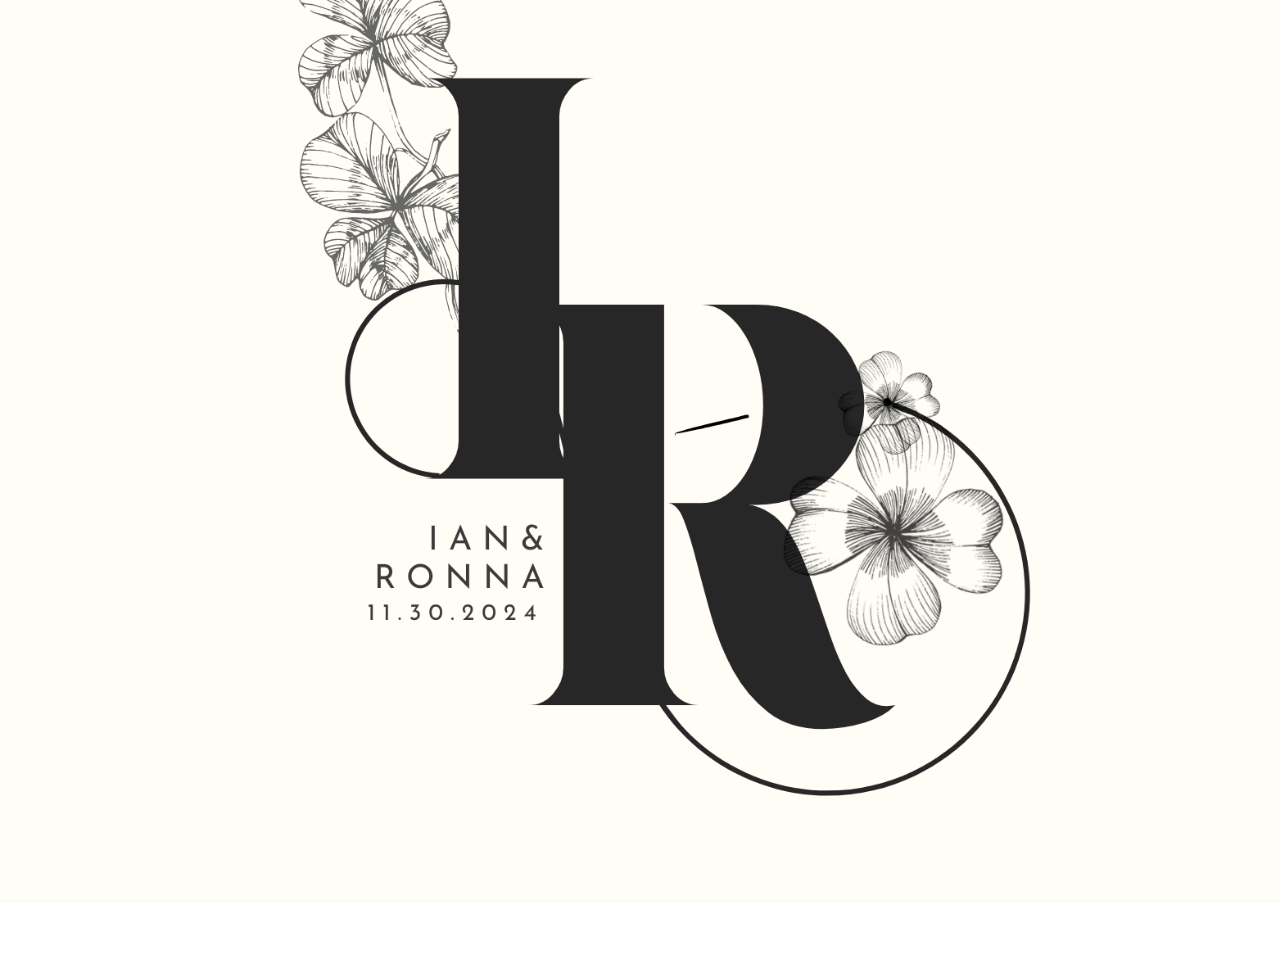
==== index.html @ f699929e "-modified heyzine flipbook" ====
<!DOCTYPE html>
<html lang="en">
<head>
    <meta charset="UTF-8">
    <meta name="viewport" content="width=device-width, initial-scale=1.0">
    <title>Ian and Ronna - Biosite</title>
    <link rel="stylesheet" href="styles.css">
    <link rel="stylesheet" href="css/photoside-style.css">
    <link rel="stylesheet" href="css/chat-style.css">
    <link rel="stylesheet" href="css/countdown-style.css">
    
</head>
<body>

<header>
    <img src="./image/monogram/monogram_circle_1500x1500.png" alt="Header Image"class="monogram-image">
   
</header>

<div id="cover-image" class="cover-image">
    <img src="./image/monogram/monogram_square_1500x1500.png" alt="Cover Image" id="cover-image-img">
</div>


<div id="leftFlower" class="flower" style="background-image: url('./image/avatar/7.png');"></div>
<div id="rightFlower" class="flower" style="background-image: url('./image/avatar/8.png');"></div>


<h2 class="header-title">Ian & Ronna</h2>

<div id="countdown" class="countdown">
    <div class="time-unit-container">
        <div id="months" class="time-unit">
            <div class="time-value"></div>
            <div class="time-label">Mon</div>
        </div>
    </div>
    <div class="divider">:</div>
    <div class="time-unit-container">
        <div id="days" class="time-unit">
            <div class="time-value"></div>
            <div class="time-label">Day</div>
        </div>
    </div>
    <div class="divider">:</div>
    <div class="time-unit-container">
        <div id="hours" class="time-unit">
            <div class="time-value"></div>
            <div class="time-label">Hour</div>
        </div>
    </div>
    <div class="divider">:</div>
    <div class="time-unit-container">
        <div id="minutes" class="time-unit">
            <div class="time-value"></div>
            <div class="time-label">Min</div>
        </div>
    </div>
    <div class="divider">:</div>
    <div class="time-unit-container">
        <div id="seconds" class="time-unit">
            <div class="time-value"></div>
            <div class="time-label">Sec</div>
        </div>
    </div>
</div>


<div class="container">
    <div class="section">
        <h3 onclick="toggleContent('rsvp')">
            <img src="./image/icons/savethedate.png" alt="RSVP Icon" class="section-icon">
            RSVP - Reserve Now...
        </h3>
        <div id="rsvp" class="content">
            <h5>
                We are thrilled to share our special day with you. Help us capture these cherished moments and engrave them into our memories forever.
                <br><br>
                <span style="font-size: 40px; font-family: 'DailyScript'; color: #af6161;">Nov 30, 2024</span>
                <br><br>
                <span style="font-size: 18px;">We kindly ask that you RSVP by October 31st so we can ensure we have an accurate headcount and include you in our special day. Your presence would mean so much to us! 😊</span>
            </h5>
            <iframe src="https://withjoy.com/ian-and-ronna-nov-24/rsvp" width="100%" height="600" style="border:none;" allowfullscreen></iframe>
        </div>
    </div>

    <div class="section">
        <h3 onclick="toggleContent('photos')">
            <img src="./image/icons/photos.png" alt="RSVP Icon" class="section-icon">
            Photos
        </h3>
        <div id="photos" class="content">
           <div class="slideshow">
                <img src="https://i.ibb.co/tbFJ1tH/1053eebbf024d5bce301cd4243e135b0.jpg" alt="Image 1">
                <img src="./image/monogram/monogram_square_1500x1500.png" alt="Image 2">
                <img src="./image/monogram/monogram_transparent_1500x1500.png" alt="Image 3">
            </div>
            <button class="nav-button prev" onclick="prevImage()">&#10094;</button>
            <button class="nav-button next" onclick="nextImage()">&#10095;</button>        
	</div>
    </div>
    

    <div class="section">
        <h3 onclick="toggleContent('videoPrenup')">
            <img src="./image/icons/video.png" alt="Pre-Wedding Icon" class="section-icon">
            Pre-Wedding Video
        </h3>
        <div id="videoPrenup" class="content">
            <div class="responsive-iframe">
                <iframe src="https://www.youtube.com/embed/vZVZMuK2cac?autoplay=2&mute=0" frameborder="0" allow="autoplay; encrypted-media" allowfullscreen></iframe>
            </div>
        </div>
    </div>
    
    <div class="section">
        <h3 onclick="toggleContent('dresscode')">
            <img src="./image/icons/clothes.png" alt="Dresscode Icon" class="section-icon">
            Attire / Dress Code
        </h3>
        <div id="dresscode" class="content">
            <iframe src="./web/dresscode.html" class="image-iframe" frameborder="0"></iframe>
        </div>
        
        
        
    </div>
    

    <div class="section">
        <h3 onclick="toggleContent('einvite')">
            <img src="./image/icons/einvite.png" alt="E-Invite Icon" class="section-icon">
            E-Invite
        </h3>
        <div id="einvite" class="content">
            <div class="responsive-iframe" style="padding-bottom: 120%; height: 0;">
                <iframe src="https://heyzine.com/flip-book/dbbfd83e01.html" frameborder="0"></iframe>
            </div>
        </div>
    </div>

    <div class="section">
        <h3 onclick="toggleContent('location')">
            <img src="./image/icons/church.png" alt="Location Icon" class="section-icon">
            Ceremony and Venue
        </h3>
        <div id="location" class="content">
            <div class="responsive-iframe" style="padding-bottom: 120%; height: 0;">
                <iframe src="./web/maps.html" class="image-iframe" frameborder="0"></iframe>
            </div>
        </div>
    </div>

    <div class="section">
        <h3 onclick="toggleContent('gift')">
            <img src="./image/icons/giftbox.png" alt="Gift Icon" class="section-icon">
            Gifts
        </h3>
        <div id="gift" class="content">
            <h5>We are truly blessed with all that we have, and your presence and prayers mean so much. While your company is the greatest gift, if you wish to give something more, a monetary gift would be greatly appreciated as we are saving for our first home.</h5>
                <iframe src="./web/gift.html" class="image-iframe" frameborder="0"></iframe>
        </div>
    </div>
    <div class="section">
        <h3 onclick="toggleContent('pov')">
            <img src="./image/icons/snapshot.png" alt="Gift Icon" class="section-icon">
            Snap and Share
        </h3>
        <div id="pov" class="content">
            <iframe src="./web/pov.html" class="image-iframe" frameborder="0"></iframe>
        </div>
    </div>

    <div class="section">
        <h3 onclick="toggleContent('travel')">
            <img src="./image/icons/destination.png" alt="Gift Icon" class="section-icon">
            Travel Guide
        </h3>
        <div id="travel" class="content">
            <iframe src="./web/travel.html" class="image-iframe" frameborder="0"></iframe>
        </div>
    </div>


    <div class="section">
        <h3 onclick="toggleContent('faq')">
            <img src="./image/icons/faq.png" alt="FAQ Icon" class="section-icon">
            FAQ
        </h3>
        <div id="faq" class="content">
            <div class="chat-container">
                
<!-- Question deadline-->
                <div class="chat-bubble question">
                    <div class="avatar">
                        <img src="./image/icons/user.png" alt="Avatar" class="avatar-image">
                    </div>
                    <div class="chat-content">
                        <strong></strong> When is the RSVP deadline?
                    </div>
                </div>
                
                <!-- Answer -->
                <div class="chat-bubble answer">
                    <div class="avatar">
                        <img src="./image/monogram/monogram_circle_1500x1500.png" alt="Avatar" class="avatar-image">
                    </div>
                    <div class="chat-content">
                        <strong></strong> We kindly ask that you RSVP by October 31st so we can ensure we have an accurate headcount and include you in our special day. Your presence would mean so much to us! 😊
                    </div>
                </div>
                
<!-- Question +1-->
                 <div class="chat-bubble question">
                    <div class="avatar">
                        <img src="./image/icons/user.png" alt="Avatar" class="avatar-image">
                    </div>
                    <div class="chat-content">
                        <strong></strong> Can i bring my +1?
                    </div>
                </div>
                
                <!-- Answer -->
                <div class="chat-bubble answer">
                    <div class="avatar">
                        <img src="./image/monogram/monogram_circle_1500x1500.png" alt="Avatar" class="avatar-image">
                    </div>
                    <div class="chat-content">
                        <strong></strong> If your invitation includes a guest's name and you see “[Your Name & Guest]” when you RSVP, you are welcome to bring a plus one. Please be sure to register your guest's name when you RSVP. 
                        <br><br>
                        If your RSVP only shows your name, it means a plus one was not extended. Due to limited capacity, we can only accommodate those named on the invitation, and only those with a guest listed under their name may bring an additional person. 
                        <br><br>
                        To keep our celebration intimate with family, colleagues, and close friends, we kindly ask that you do not bring any extra guests. We sincerely appreciate your understanding!
                    </div>
                </div>

<!-- Question kids-->
                 <div class="chat-bubble question">
                    <div class="avatar">
                        <img src="./image/icons/user.png" alt="Avatar" class="avatar-image">
                    </div>
                    <div class="chat-content">
                        <strong></strong> Are kids welcome?
                    </div>
                </div>
                
                <!-- Answer -->
                <div class="chat-bubble answer">
                    <div class="avatar">
                        <img src="./image/monogram/monogram_circle_1500x1500.png" alt="Avatar" class="avatar-image">
                    </div>
                    <div class="chat-content">
                        <strong></strong> We love your little ones! However, we have decided to keep our wedding for adults only.
                        <br><br>
                        The only children attending will be those who are immediate family members. We encourage you to use this as an opportunity for a date night to relax, socialize, and dance! We appreciate your understanding
                    </div>
                </div>

<!-- Question weather-->
                <div class="chat-bubble question">
                    <div class="avatar">
                        <img src="./image/icons/user.png" alt="Avatar" class="avatar-image">
                    </div>
                    <div class="chat-content">
                        <strong></strong> What will the weather be like?
                    </div>
                </div>
                
                <!-- Answer -->
                <div class="chat-bubble answer">
                    <div class="avatar">
                        <img src="./image/monogram/monogram_circle_1500x1500.png" alt="Avatar" class="avatar-image">
                    </div>
                    <div class="chat-content">
                        <strong></strong> The weather here can be unpredictable, especially in late November. Please bring extra clothes to be prepared for any changes in the weather.
                    </div>
                </div>

<!-- Question Parking-->
                <div class="chat-bubble question">
                    <div class="avatar">
                        <img src="./image/icons/user.png" alt="Avatar" class="avatar-image">
                    </div>
                    <div class="chat-content">
                        <strong></strong> Where should I park?
                    </div>
                </div>
                
                <!-- Answer -->
                <div class="chat-bubble answer">
                    <div class="avatar">
                        <img src="./image/monogram/monogram_circle_1500x1500.png" alt="Avatar" class="avatar-image">
                    </div>
                    <div class="chat-content">
                        <strong></strong> There is plenty of free parking near the entrance of both the venue and the reception.
                    </div>
                </div>

<!-- Question wear-->
                <div class="chat-bubble question">
                    <div class="avatar">
                        <img src="./image/icons/user.png" alt="Avatar" class="avatar-image">
                    </div>
                    <div class="chat-content">
                        <strong></strong> What should I wear?
                    </div>
                </div>
                
                <!-- Answer -->
                <div class="chat-bubble answer">
                    <div class="avatar">
                        <img src="./image/monogram/monogram_circle_1500x1500.png" alt="Avatar" class="avatar-image">
                    </div>
                    <div class="chat-content">
                        <strong></strong> Please see the details above for information on the dress code.
                    </div>
                </div>

                <!-- Question -->
                <div class="chat-bubble question">
                    <div class="avatar">
                        <img src="./image/icons/user.png" alt="Avatar" class="avatar-image">
                    </div>
                    <div class="chat-content">
                        <strong></strong> Is the wedding indoors or outdoors?
                    </div>
                </div>
                
                <!-- Answer -->
                <div class="chat-bubble answer">
                    <div class="avatar">
                        <img src="./image/monogram/monogram_circle_1500x1500.png" alt="Avatar" class="avatar-image">
                    </div>
                    <div class="chat-content">
                        <strong></strong> Our wedding ceremony will be indoors, but our reception will be in an open area with cover.
                    </div>
                </div>

                <!-- Question -->
                <div class="chat-bubble question">
                    <div class="avatar">
                        <img src="./image/icons/user.png" alt="Avatar" class="avatar-image">
                    </div>
                    <div class="chat-content">
                        <strong></strong> What kind of shoes should/shouldn't I wear?
                    </div>
                </div>
                
                <!-- Answer -->
                <div class="chat-bubble answer">
                    <div class="avatar">
                        <img src="./image/monogram/monogram_circle_1500x1500.png" alt="Avatar" class="avatar-image">
                    </div>
                    <div class="chat-content">
                        <strong></strong> Calling all ladies! Please avoid wearing stiletto heels. There are several grassy areas you might need to walk through, so we recommend wearing chunky heels or sandals. We want to keep your shoes nice and your ankles safe!
                    </div>
                </div>

                <!-- Question -->
                <div class="chat-bubble question">
                    <div class="avatar">
                        <img src="./image/icons/user.png" alt="Avatar" class="avatar-image">
                    </div>
                    <div class="chat-content">
                        <strong></strong> Is it okay to take pictures 📷 with our phones and cameras during the wedding?
                    </div>
                </div>
                
                <!-- Answer -->
                <div class="chat-bubble answer">
                    <div class="avatar">
                        <img src="./image/monogram/monogram_circle_1500x1500.png" alt="Avatar" class="avatar-image">
                    </div>
                    <div class="chat-content">
                        <strong></strong> We will be having a <b>“device-free” ceremony</b>. We kindly ask that all phones and devices be put away and set to silent or turned off during the ceremony. 
                        <br><br>
                        We've hired a professional photographer to capture the special moments, and we want everyone to fully enjoy the experience without any distractions. After the ceremony, you’re welcome to take as many photos as you like!
                    </div>
                </div>


                <!-- Question -->
                <div class="chat-bubble question">
                    <div class="avatar">
                        <img src="./image/icons/user.png" alt="Avatar" class="avatar-image">
                    </div>
                    <div class="chat-content">
                        <strong></strong> Whom should I call with questions?
                    </div>
                </div>
                
                <!-- Answer -->
                <div class="chat-bubble answer">
                    <div class="avatar">
                        <img src="./image/monogram/monogram_circle_1500x1500.png" alt="Avatar" class="avatar-image">
                    </div>
                    <div class="chat-content">
                        <strong></strong> If you have any questions, please feel free to call our lovely maid of honor, <br><b>Rizia</b> or <b>Ruth</b>, at <br><b>(+63) 917-132-7996 </b>.
                        <a href="tel:+639171327996" onclick="copyPhoneNumber()">📞 Call Now!</a>
                    </div>
                </div>


                <!-- Question -->
                <div class="chat-bubble question">
                    <div class="avatar">
                        <img src="./image/icons/user.png" alt="Avatar" class="avatar-image">
                    </div>
                    <div class="chat-content">
                        <strong></strong> What time 🕒 should I arrive?
                    </div>
                </div>
                
                <!-- Answer -->
                <div class="chat-bubble answer">
                    <div class="avatar">
                        <img src="./image/monogram/monogram_circle_1500x1500.png" alt="Avatar" class="avatar-image">
                    </div>
                    <div class="chat-content">
                        <strong></strong> We recommend having lunch before you arrive at the wedding ceremony, as guest <b>call time is at 3:00 p.m.</b>, and the <b>ceremony will start</b> at <b>3:30 p.m</b>.
                    </div>
                </div>
    
             
            </div>
        </div>
    </div>
</div>
<!-- Your existing HTML content -->
<br><br><br><br>
<h2 class="header-date">11 - 30 - 24</h2>
    
<audio id="bgm-player" autoplay loop>
    <source src="./bgm/Ikaw-Lang-piano.mp3" type="audio/mp3">
    Your browser does not support the audio element.
</audio>

<footer>
    <p>#RonnaIanfinityAndBeyond <br>#IanaParaKayRonna</p>
</footer>

<script src="./script.js"></script>
<script src="./countdown.js"></script> <!-- Include countdown script -->
</body>
</html>
---- styles.css ----
@font-face {
    font-family: "ArielScript";
    /*src: url('./font/WordSignature.ttf'); /* Updated path */
    src: url('./font/Ariel Script.ttf'); 
}
@font-face {
    font-family: "DailyScript";
    /*src: url('./font/WordSignature.ttf'); /* Updated path */
    src: url('./font/Party Script.otf'); 
}

body {
    font-family: Arial, sans-serif;
    margin: 0;
    padding: 0;
    background: url('./image/background/5574873.jpg') no-repeat center center fixed; /* Updated path */
    background-size: cover;
    color: #333;

    padding-bottom: 100px; /* Adjust to footer height */
}

header {
    background: rgba(102, 0, 51, 1); /* Adjust opacity as needed */
    color: #ffffff;
    text-align: center;
    overflow-y: auto;
    position: sticky;
    top: 0;
    z-index: 5;
}

.header-title {
    font-family: "ArielScript";
    font-size: 55px;
    padding: 0;
    padding-top:  20px;
    margin: 0;
    background: rgba(179, 68, 68, 0.3); /* Adjust opacity as needed */
    cursor: default;
    user-select: none;
}

.header-date {
    font-family: "DailyScript";
    font-size: 30px;
    padding: 0;
    padding-top:  0px;
    margin: 0;
    background: rgba(102, 0, 51, 1); /* Adjust opacity as needed */
    cursor: default;
    user-select: none;
}

.monogram-image {
    max-height: 100px; /* Maximum height constraint */
    width: auto; /* Maintain aspect ratio */
    height: auto; /* Maintain aspect ratio */
}

.container {
    width: 95%;
    margin: auto;
    overflow: hidden;
    padding: 10px;
    background: rgba(255, 255, 255, 0.3); /* Adjust opacity as needed */
    box-shadow: 0 2px 10px rgba(0, 0, 0, 0.1);
}
h1 {
    color: #ffffff;
}


h2 {
    background-color: #35424a;
    color: #ffffff;
    padding: 10px;
    cursor: pointer;
    margin: 0;
    text-align: center;
    transition: background-color 0.3s;
}
/* Style for the section container */
.section {
    margin-bottom: 5px; /* Space between sections */
}

/* Style for the h3 headers */
h3 {
    background-color: #35424a;
    color: #ffffff;
    padding: 10px;
    cursor: pointer;
    margin: 0;
    display: flex; /* Use flexbox for layout */
    align-items: center; /* Vertically center the items */
    position: relative; /* Ensure proper positioning of the icon */
    padding-left: 80px; /* Space for the icon */
}

/* Style for the h3 headers */
h4 {
    background-color: #35424a;
    color: #ffffff;
    padding: 10px;
    cursor: pointer;
    margin: 0;
    display: flex; /* Use flexbox for layout */
    align-items: center; /* Vertically center the items */
    position: relative; /* Ensure proper positioning of the icon */
    padding-left: 80px; /* Space for the icon */
}


h5 {
    background-color: #f0f0f0;
    border-radius: 15px;
    padding: 15px 10px;
    color: rgb(83, 23, 23);
    font-size: 1.25em;
    text-align: center;
    box-shadow: 0 2px 5px rgba(0, 0, 0, 0.2);
}

/* Style for the section icon */
.section-icon {
    position: absolute; /* Position absolutely within the header */
    left: 15px; /* Space from the left edge */
    width: 35px; /* Adjust size as needed */
    height: 35px; /* Adjust size as needed */
}

/* Ensure content sections are handled correctly */
.content {
    max-height: 0;
    overflow: hidden;
    transition: max-height 0.5s ease-out;
}

.content.expanded {
    max-height: 1200px; /* Arbitrarily large value to allow for expansion */
}

/* Responsive adjustments */
@media (max-width: 600px) {
    h3 {
        padding-left: 80px; /* Adjust space for the icon on smaller screens */
        font-size: 1rem; /* Reduce text size for smaller screens */
    }
    .section-icon {
        width: 30px; /* Reduce icon size for smaller screens */
        height: 30px; /* Reduce icon size for smaller screens */
    }
}


.responsive-iframe {
    position: relative;
    width: 100%;
    height: 0;
    padding-bottom: 56.25%; /* 16:9 aspect ratio */
    max-height: 800px; /* Maximum height constraint */
    overflow: hidden;
}

.responsive-iframe iframe {
    position: absolute;
    top: 0;
    left: 0;
    width: 100%;
    height: 100%;
    border: none; 
}

#videoPrenup iframe {
    max-height: 420px; /* Ensure the iframe doesn't exceed this height */
}

#einvite iframe {
    max-height: 750px; /* Ensure the iframe doesn't exceed this height */
}


footer {
    text-align: center;
    padding: 10px 0;
    background: #35424a;
    color: #ffffff;
    position: relative;
    bottom: 0;
    width: 100%;
}

.social-links a {
    margin: 0 10px;
    text-decoration: none;
    color: #35424a;
}

.play-button {
    margin-top: 20px;
    padding: 10px 20px;
    font-size: 16px;
    cursor: pointer;
    background-color: #35424a;
    color: #ffffff;
    border: none;
    border-radius: 5px;
}

#dresscode {
    width: 100%; /* Full width of the container */
    height: 600px; /* Adjust height as needed */
    overflow: hidden; /* Hide overflow to ensure iframe doesn’t overflow */
}

#gift {
    width: 100%; /* Full width of the container */
    height: 600px; /* Adjust height as needed */
    overflow: hidden; /* Hide overflow to ensure iframe doesn’t overflow */
}

#pov {
    width: 100%; /* Full width of the container */
    height: 600px; /* Adjust height as needed */
    overflow: hidden; /* Hide overflow to ensure iframe doesn’t overflow */
}

#travel {
    width: 100%; /* Full width of the container */
    height: 600px; /* Adjust height as needed */
    overflow: hidden; /* Hide overflow to ensure iframe doesn’t overflow */
}

#location {
    width: 100%; /* Full width of the container */
    height: 600px; /* Adjust height as needed */
    overflow: hidden; /* Hide overflow to ensure iframe doesn’t overflow */
}

.image-iframe {
    width: 100%;
    height: 100%;
    border: none; /* Remove border around the iframe */
    display: block; /* Ensure iframe takes up full space */
}

.cover-image {
    /* Ensure the cover image is positioned correctly */
    position: fixed; /* or absolute depending on your layout */
    top: 0;
    left: 0;
    width: 100%;
    height: 100%;
    z-index: 1000; /* Ensure it's on top of other content */
}

.cover-image img {
    width: 100%;
    height: 100%;
    object-fit: cover; /* Adjust as needed */
}


.hidden {
    display: none;
}

#cover-image {
    position: fixed; /* Ensures it stays in view */
    top: 0;
    left: 0;
    width: 100vw; /* Covers the entire viewport width */
    height: 100vh; /* Covers the entire viewport height */
    background: white; /* White background for the rest */
    overflow: hidden; /* Ensures no scrollbars */
    z-index: 9999; /* Keeps it on top of other elements */
    transition: opacity 0.5s ease-out;
    opacity: 1;
}

#cover-image img {
    position: absolute;
    top: 50%;
    left: 50%;
    transform: translate(-50%, -50%);
    width: 100%;
    height: auto; /* Maintains aspect ratio */
    max-height: 100vh; /* Prevents image from getting too tall */
}

#cover-image.fade-out {
    opacity: 0;
}  


/* Flower styles */
.flower {
    position: fixed;
    width: 106px; /* Updated width */
    height: 150px; /* Height as per your requirement */
    cursor: grab;
    z-index: 2000;
}

#left-flower {
    left: 0;
    top: 90%;
    transform: translateY(-50%);
}

#right-flower {
    right: 0;
    top: 20%;
    transform: translateY(-50%);
}

.flower.flipped {
    transform: scaleX(-1); /* Flip horizontally */
}


.no-scroll {
    overflow: hidden;
}


/* CSS for the fixed date header */
.header-date {
    font-family: "DailyScript";
    font-size: 20px;
    padding: 0px;
    margin: 0;
    background: rgba(102, 0, 51, 1); /* Adjust opacity as needed */
    color: #ffffff;
    text-align: center;
    position: fixed; /* Fixed position */
    bottom: 0; /* At the bottom of the viewport */
    left: 0;
    width: 100%;
    max-height: 30px;
    box-shadow: 0 -2px 5px rgba(0, 0, 0, 0.2); /* Optional shadow */
    z-index: 1000;
    transition: bottom 0.01s; /* Smooth transition for position changes */
}

/* Style for the footer */
footer {
    text-align: center;
    padding: 0px 0;
    background: #35424a;
    color: #ffffff;
    position: relative;
    bottom: 0;
    width: 100%;
    height: 40px; /* Adjust this to match your footer height */
}
---- css/photoside-style.css ----
/* Slideshow container styling */
.slideshow-container {
    position: relative;
    width: 100%; /* Full width */
    max-width: 100%; /* Ensures responsiveness */
    max-height: 500px; /* Fixed maximum height limit */
    margin: auto;
    overflow: hidden;
    background: #ffffff;
    box-shadow: 0 2px 10px rgba(0, 0, 0, 0.1);
    display: flex;
    align-items: center; /* Center the slideshow vertically */
    z-index: 1; /* Place the slideshow behind the header */
}

/* Slideshow images styling */
.slideshow {
    display: flex;
    transition: transform 0.5s ease-in-out;
    width: 100%; /* Make slideshow occupy full width */
    height: 100%; /* Make slideshow occupy full height */
}

.slideshow img {
    flex-shrink: 0;
    width: 100%; /* Ensure images scale to fit width */
    height: auto; /* Maintain aspect ratio */
    max-height: 500px; /* Ensure images do not exceed the maximum height */
    object-fit: contain; /* Fit images within container while preserving aspect ratio */
}

/* Navigation buttons styling */
.nav-button {
    position: fixed; /* Fixed position to center on screen */
    top: 50%;
    transform: translateY(-50%);
    background-color: rgba(0, 0, 0, 0.5);
    color: white;
    border: none;
    font-size: 24px;
    cursor: pointer;
    padding: 10px;
    z-index: 2; /* Ensure buttons are above slideshow and header */
    opacity: 0; /* Start invisible */
    pointer-events: none; /* Disable interaction until fully visible */
    transition: opacity 0.5s ease-in-out, transform 0.5s ease-in-out; /* Smooth transition */
}

/* Position prev/next buttons */
.prev {
    left: 20px; /* Keep it to the left */
}

.next {
    right: 20px; /* Keep it to the right */
}

/* Smooth fade-in keyframe */
@keyframes smoothFadeIn {
    0% {
        opacity: 0;
        transform: translateY(-50%) scale(0.9); /* Start slightly smaller */
    }
    99% {
        opacity: 1;
        pointer-events: none; /* Still disable interaction during animation */
    }
    100% {
        opacity: 1;
        transform: translateY(-50%) scale(1); /* Grow to full size */
        pointer-events: auto; /* Enable interaction */
    }
}

/* Show navigation buttons when the content is expanded */
.content.expanded .nav-button {
    opacity: 1;
    pointer-events: auto; /* Enable interaction when expanded */
    animation: smoothFadeIn 1s ease-in-out forwards; /* Trigger fade-in animation */
}

/* Hide navigation buttons when the content is collapsed */
.content:not(.expanded) .nav-button {
    opacity: 0;
    pointer-events: none; /* Disable interaction when collapsed */
    transition: opacity 0.5s ease-in-out; /* Smooth fade-out */
}
---- css/chat-style.css ----
.chat-container {
    max-width: 600px; /* Adjust the width as needed */
    margin: 20px auto;
    font-family: Arial, sans-serif;
    display: flex;
    flex-direction: column; /* Stack items vertically */
    gap: 10px; /* Space between bubbles */
    max-height: 400px; /* Adjust the height as needed */
    overflow-y: auto;
    padding-right: 10px; /* Optional: Add some padding for better visibility of scrollbar */
}

.chat-bubble {
    padding: 10px 15px;
    margin: 5px 0; /* Add vertical margin */
    border-radius: 10px;
    max-width: 75%;
    position: relative;
    display: flex; /* Align items horizontally */
    align-items: flex-start; /* Align items at the start */
}

.answer {
    background-color: #dfdcdc;
    color: #333;
    align-self: flex-start; /* Align answers to the left */
    flex-direction: row; /* Text before avatar in answer */
}

.question {
    background-color: #0084ff;
    color: #fff;
    align-self: flex-end; /* Align questions to the right */
    font-size: 110%;
    font-weight: bold;
    vertical-align: middle;
    flex-direction: row-reverse; /* Text before avatar in question */
}

.avatar {
    margin-left: 10px; /* Space between text and avatar for questions */
    margin-right: 10px; /* Space between avatar and text for answers */
    flex-shrink: 0; /* Prevent avatar from shrinking */
}

.avatar-image {
    width: 40px; /* Size of the avatar */
    height: 40px; /* Size of the avatar */
    border-radius: 50%; /* Make the avatar circular */
    object-fit: cover; /* Ensure the avatar covers the space */
}

.chat-content {
    font-size: 1em;
    flex:
---- css/countdown-style.css ----
.countdown-container {
    text-align: center;
    margin: 20px 0;
}

.countdown {
    display: flex;
    justify-content: center;
    align-items: center;
    margin-top: 10px;
    margin-bottom: 10px;
    font-size: .8em; /* Adjust size as needed */
}

.time-unit {
    text-align: center;
    padding: 10px;
    background: rgba(255, 255, 255, 0.4); /* Adjust opacity as needed */
    border-radius: 5px;
    border: 1px solid #ddd;
    width: 20px; /* Increased to accommodate time value and label */
    max-width: 60px; /* Adjust based on your design */
    display: flex;
    flex-direction: column;
    justify-content: center;
    align-items: center;
}

.time-value {
    font-size: 1.5em; /* Adjust size as needed */
}

.time-label {
    margin-top: 5px;
    font-size: 0.8em;
    color: #35424a;
}

.divider {
    padding: 0 5px;
    font-size: 1.5em; /* Increase size for better visibility */
    color: #ffffff; /* Adjust the color to match the theme */
    font-weight: bold; /* Make it bold for better emphasis */
    text-shadow: 0px 0px 2px #dad5d5; /* Add a subtle shadow for contrast */
}
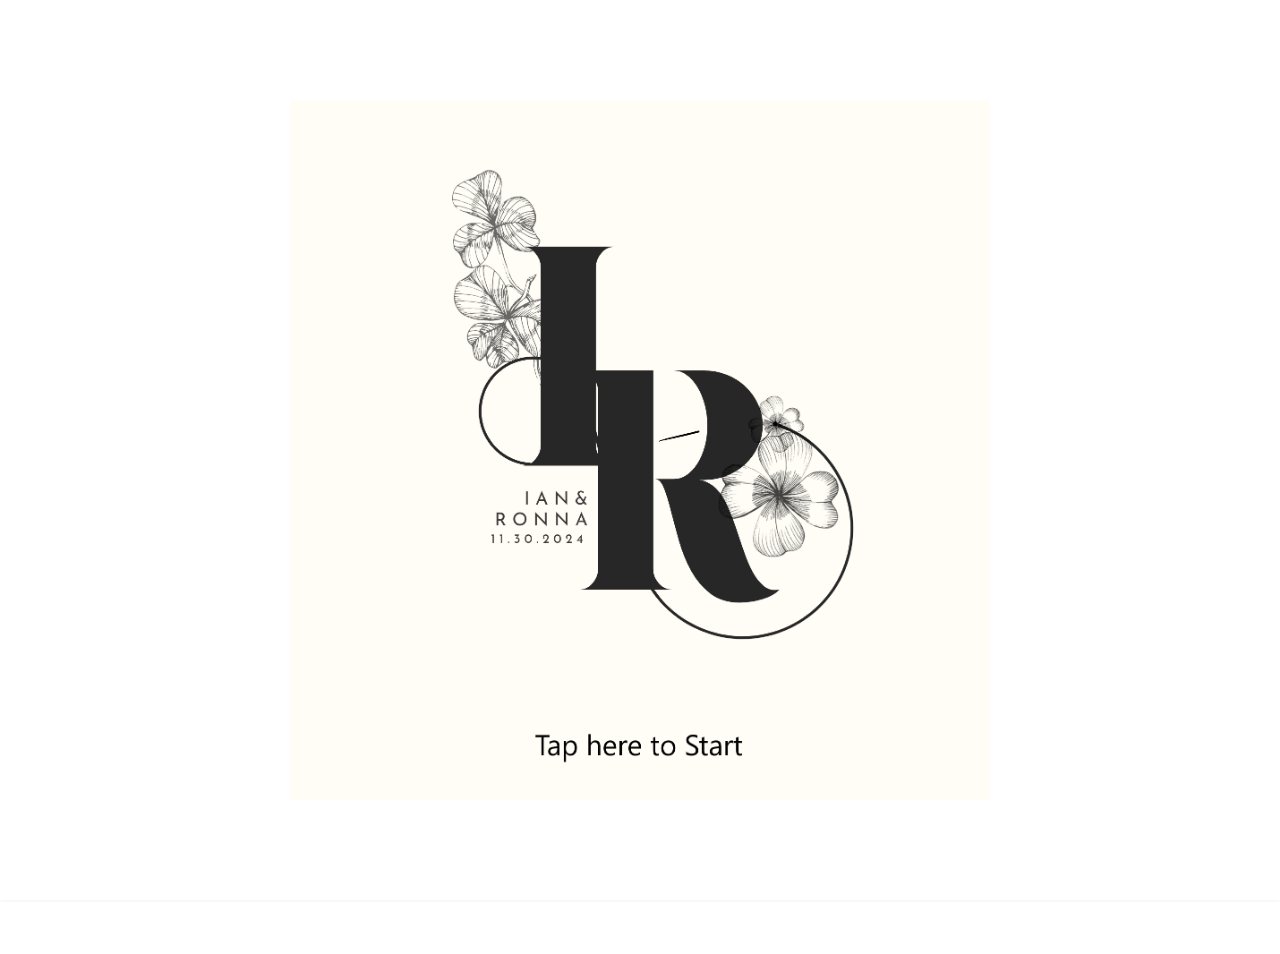
==== commit 8d56d1cc: "Update index.html" ====
--- a/index.html
+++ b/index.html
@@ -77,8 +77,8 @@
                 We are thrilled to share our special day with you. Help us capture these cherished moments and engrave them into our memories forever.
                 <br><br>
                 <span style="font-size: 40px; font-family: 'DailyScript'; color: #af6161;">Nov 30, 2024</span>
-                <br><br>
-                <span style="font-size: 18px;">We kindly ask that you RSVP by October 31st so we can ensure we have an accurate headcount and include you in our special day. Your presence would mean so much to us! 😊</span>
+                <br><br> 
+                <span style="font-size: 18px;">We kindly ask that you RSVP by October 21st so we can ensure we have an accurate headcount and include you in our special day. Your presence would mean so much to us! 😊</span>
             </h5>
             <iframe src="https://withjoy.com/ian-and-ronna-nov-24/rsvp" width="100%" height="600" style="border:none;" allowfullscreen></iframe>
         </div>
@@ -91,9 +91,17 @@
         </h3>
         <div id="photos" class="content">
            <div class="slideshow">
-                <img src="https://i.ibb.co/tbFJ1tH/1053eebbf024d5bce301cd4243e135b0.jpg" alt="Image 1">
-                <img src="./image/monogram/monogram_square_1500x1500.png" alt="Image 2">
-                <img src="./image/monogram/monogram_transparent_1500x1500.png" alt="Image 3">
+                <img src="https://i.ibb.co/L1QgvvQ/IMG-3742.jpg" alt="Image 1">
+                <img src="https://i.ibb.co/6H34qn0/photo-2024-07-30-12-19-59.jpg" alt="Image 2">
+                <img src="https://i.ibb.co/VDFTjsM/IMG-2181.jpg" alt="Image 3">
+                <img src="https://i.ibb.co/DkCVFdz/IMG-2301.jpg" alt="Image 4">
+                <img src="https://i.ibb.co/D45GLJ0/IMG-3738.jpg" alt="Image 5">
+                <img src="https://i.ibb.co/HFtkN6x/IMG-3740.jpg" alt="Image 6">
+                <img src="https://i.ibb.co/R27ZPMN/IMG-3741.jpg" alt="Image 7">
+                <img src="https://i.ibb.co/PTG2jdq/IMG-3749.jpg" alt="Image 8">
+                <img src="https://i.ibb.co/ckSgXVx/IMG-3750.jpg" alt="Image 9">
+                <img src="https://i.ibb.co/y4gCm4s/IMG-2398.jpg" alt="Image 10">
+                <img src="https://i.ibb.co/6wyjgtH/2.jpg" alt="Image 11">
             </div>
             <button class="nav-button prev" onclick="prevImage()">&#10094;</button>
             <button class="nav-button next" onclick="nextImage()">&#10095;</button>        
@@ -108,7 +116,7 @@
         </h3>
         <div id="videoPrenup" class="content">
             <div class="responsive-iframe">
-                <iframe src="https://www.youtube.com/embed/vZVZMuK2cac?autoplay=2&mute=0" frameborder="0" allow="autoplay; encrypted-media" allowfullscreen></iframe>
+                <iframe id="youtube-video" src="https://www.youtube.com/embed/vZVZMuK2cac?enablejsapi=1" frameborder="0" allow="autoplay; encrypted-media" allowfullscreen></iframe>
             </div>
         </div>
     </div>
@@ -439,7 +447,9 @@
     <p>#RonnaIanfinityAndBeyond <br>#IanaParaKayRonna</p>
 </footer>
 
+<script src="https://www.youtube.com/iframe_api"></script>
 <script src="./script.js"></script>
 <script src="./countdown.js"></script> <!-- Include countdown script -->
+
 </body>
 </html>
--- a/styles.css
+++ b/styles.css
@@ -287,6 +287,7 @@
     width: 100%;
     height: auto; /* Maintains aspect ratio */
     max-height: 100vh; /* Prevents image from getting too tall */
+    max-width: 700px; /* Limits the image width to 400px */
 }
 
 #cover-image.fade-out {
